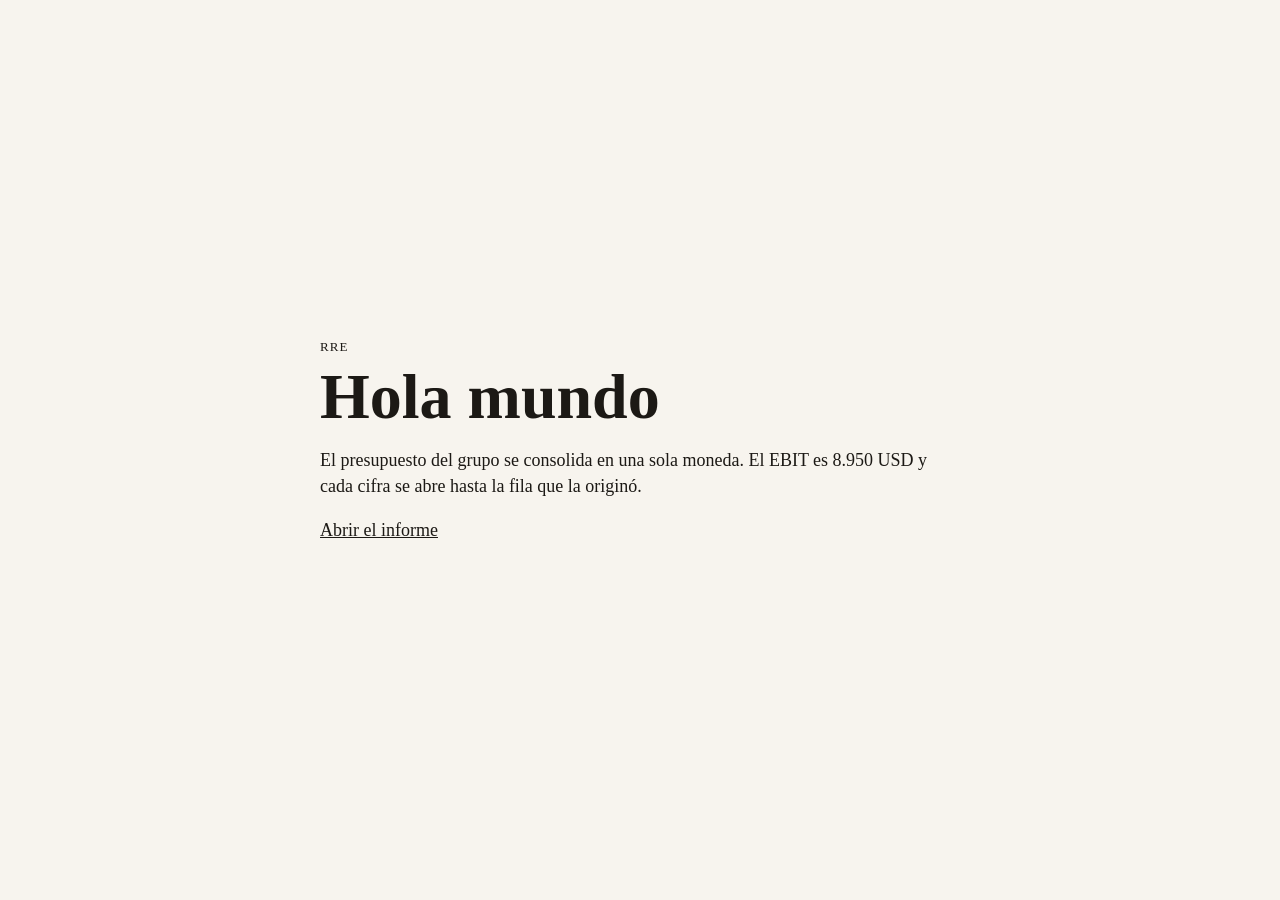
==== index.html @ 7cdd7616 "Agregar una landing de hola mundo para abrir el proyecto en el navegador. Co-authored-by: Cursor <cu" ====
<!DOCTYPE html>
<html lang="es">
<head>
<meta charset="utf-8">
<meta name="viewport" content="width=device-width, initial-scale=1">
<title>Hola mundo — RRE</title>
<style>
body { margin: 0; min-height: 100vh; display: grid; place-items: center; background: #f7f4ee; color: #1c1915; font: 18px/1.45 Georgia, serif; }
main { width: min(640px, calc(100% - 40px)); }
p.kicker { letter-spacing: 0.08em; text-transform: uppercase; font-size: 13px; margin: 0; }
h1 { font-size: 64px; line-height: 1; margin: 8px 0 16px; }
a { color: inherit; }
</style>
</head>
<body>
<main>
<p class="kicker">RRE</p>
<h1>Hola mundo</h1>
<p>El presupuesto del grupo se consolida en una sola moneda. El EBIT es 8.950 USD y cada cifra se abre hasta la fila que la originó.</p>
<p><a href="salida/informe.html">Abrir el informe</a></p>
</main>
</body>
</html>
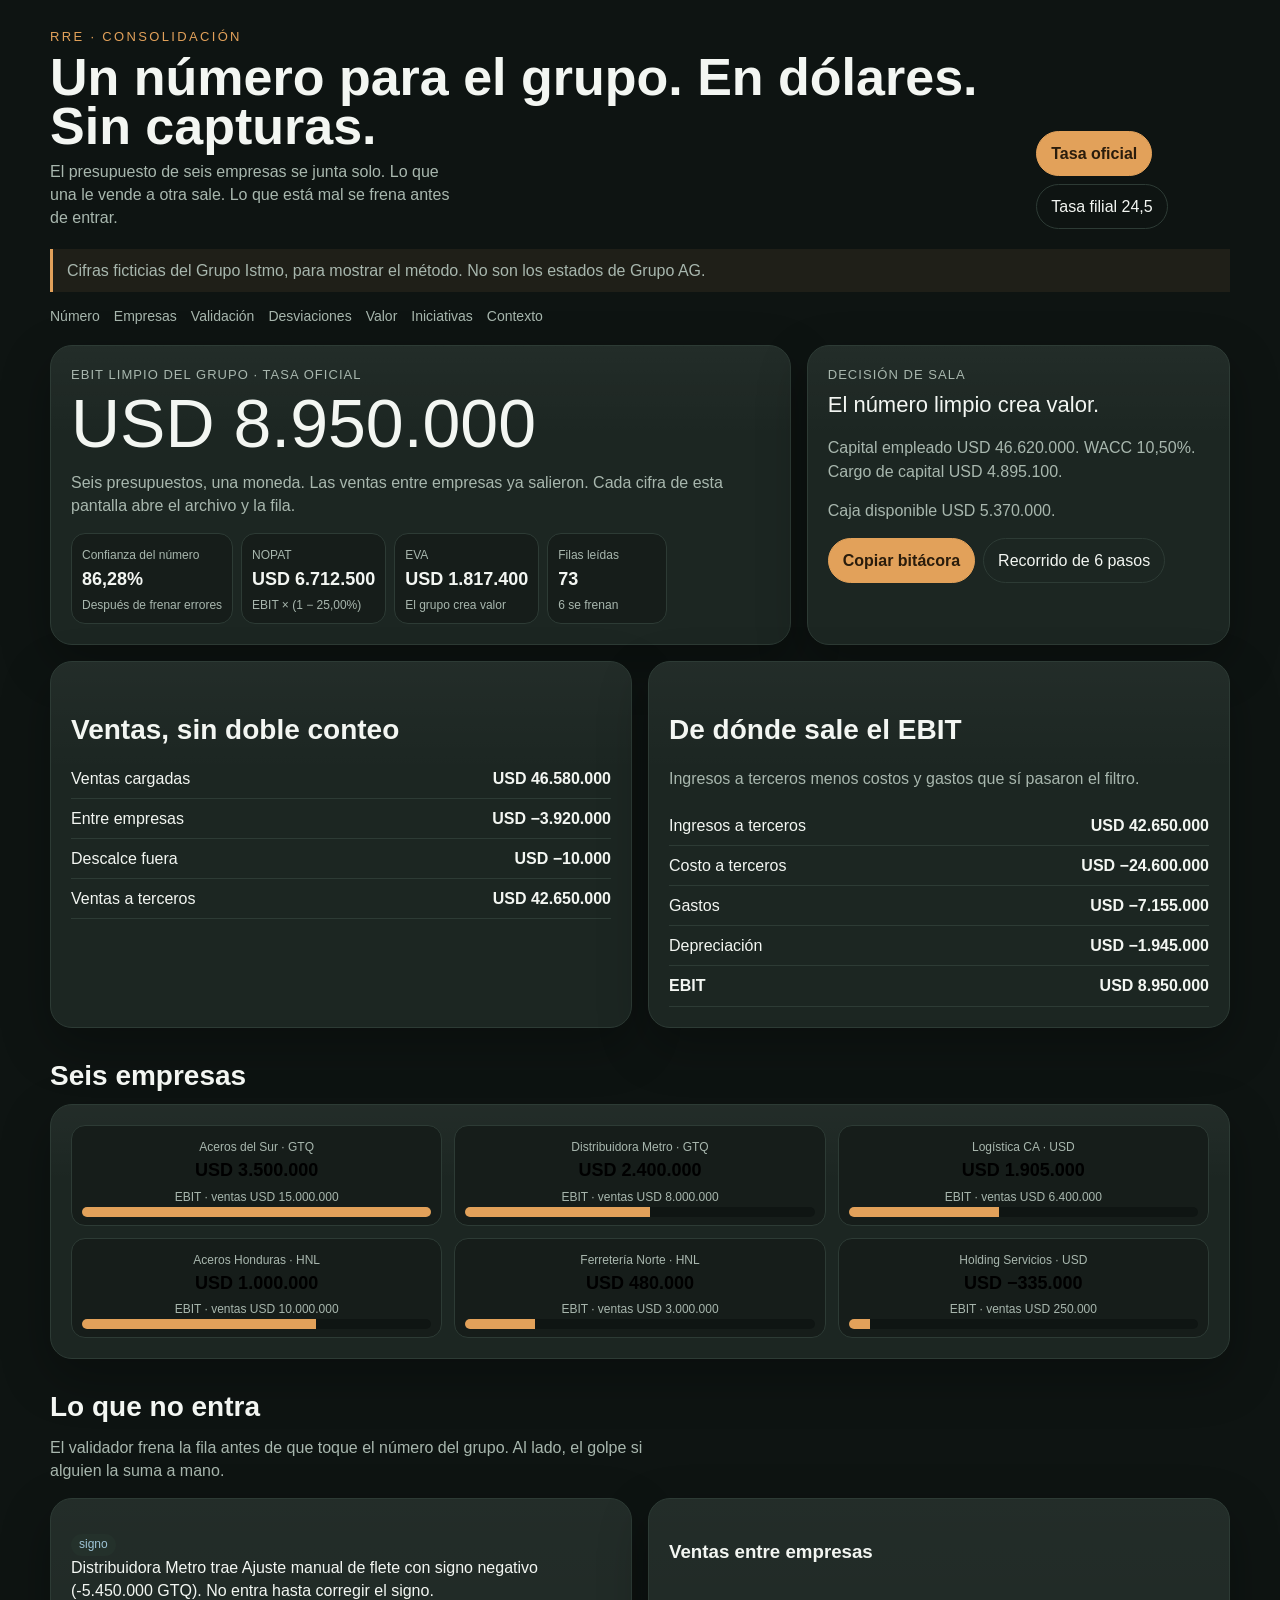
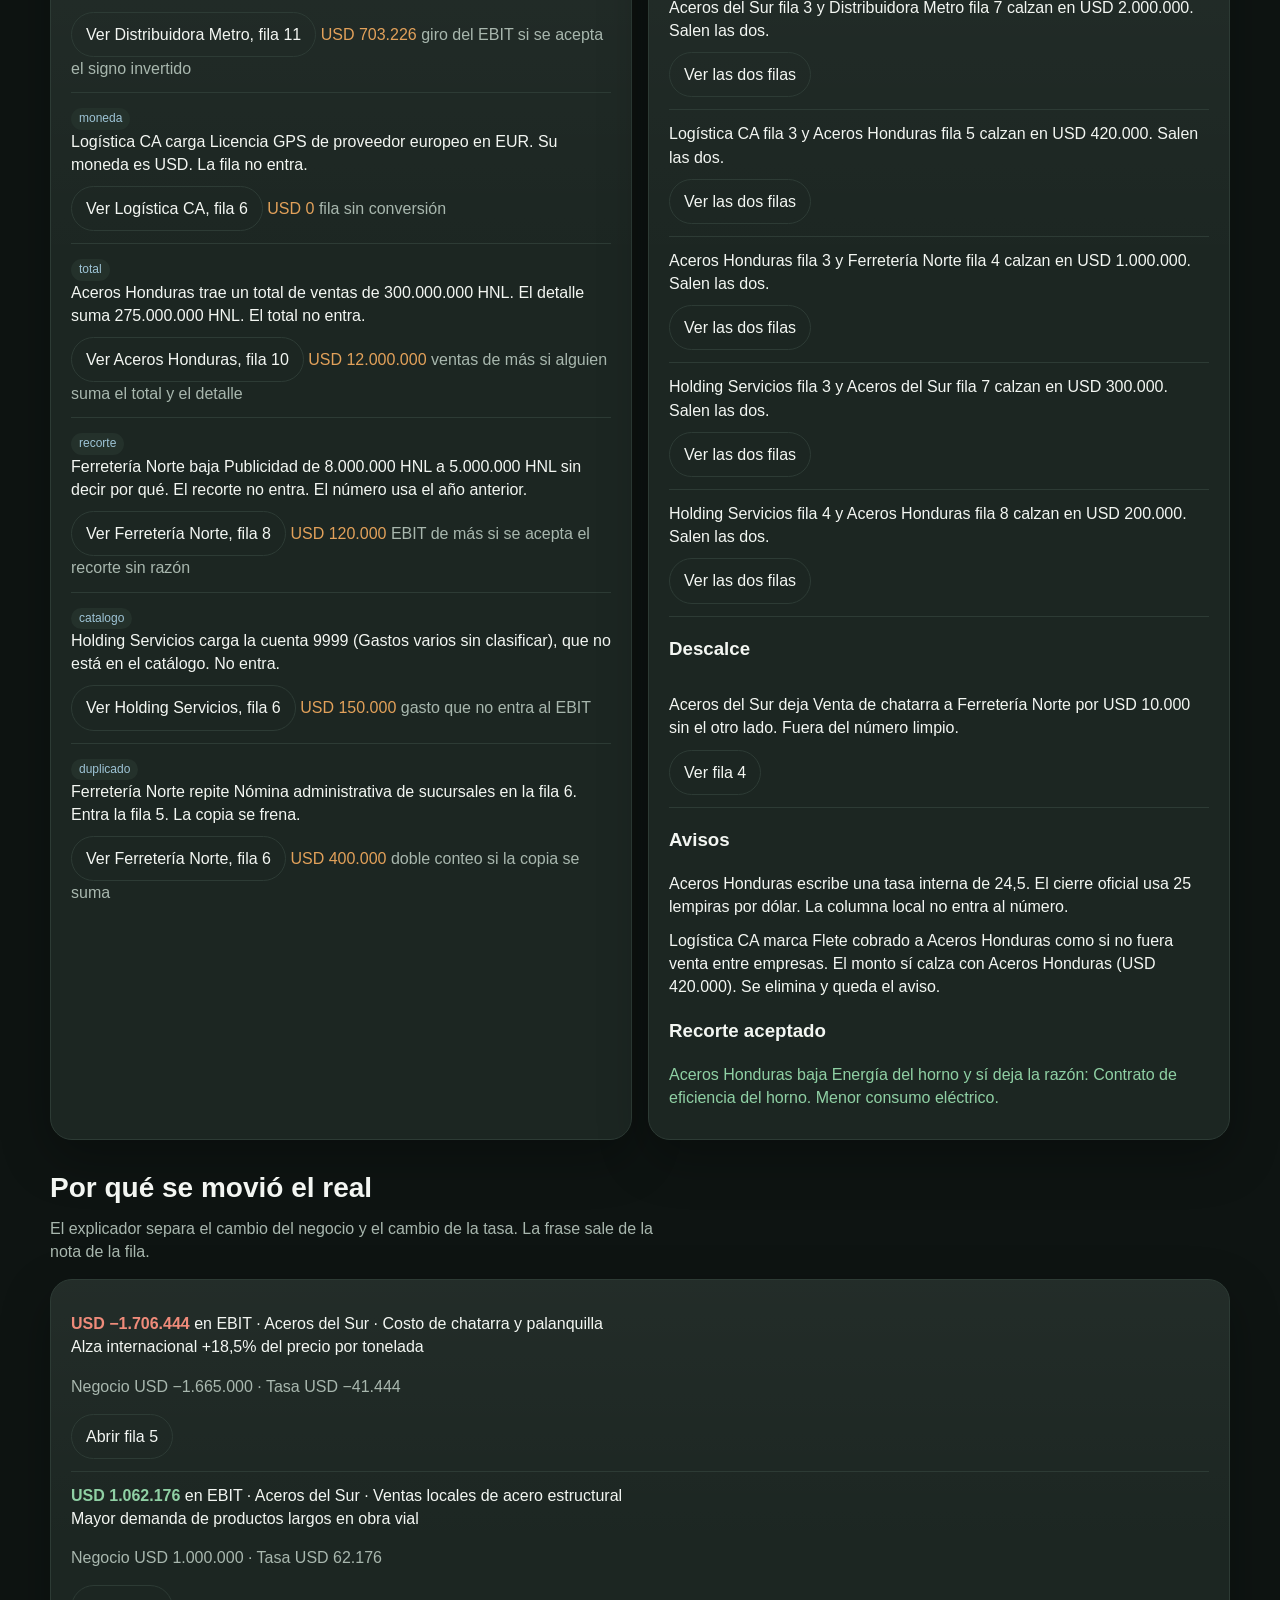
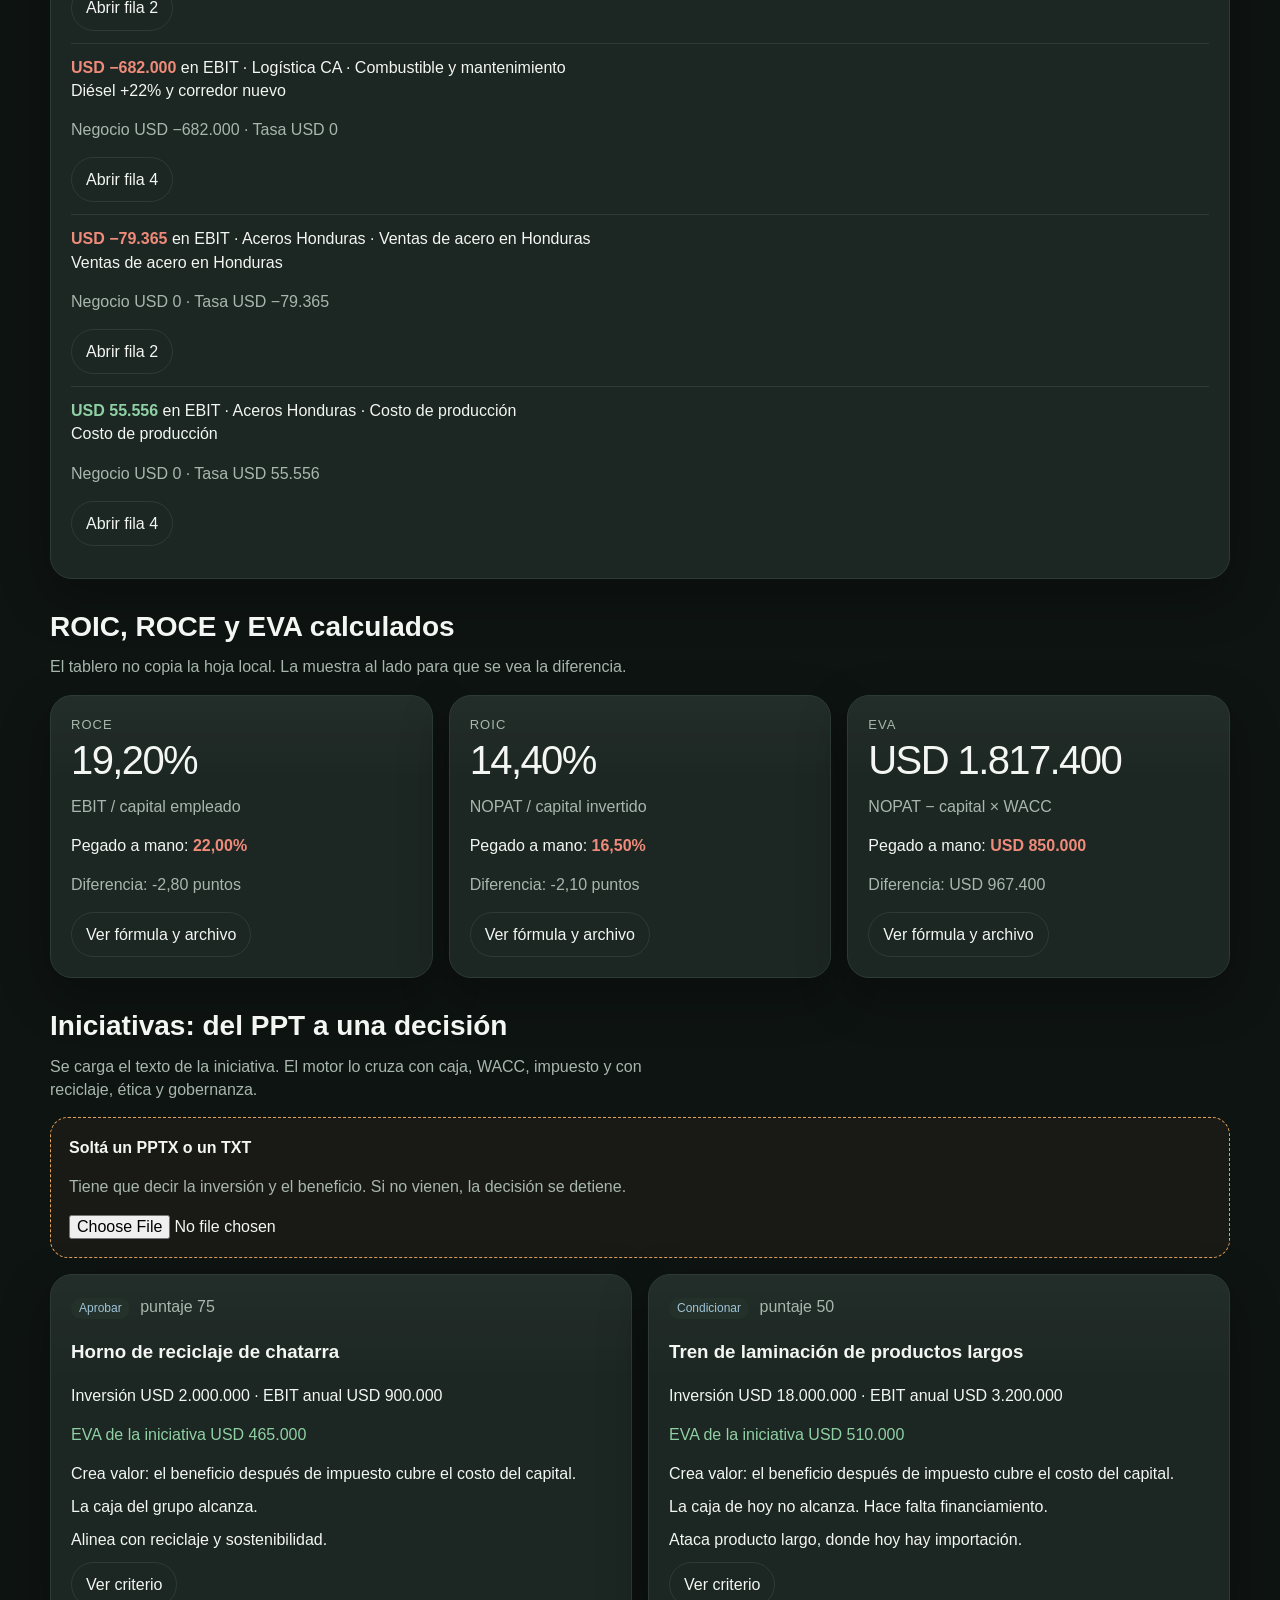
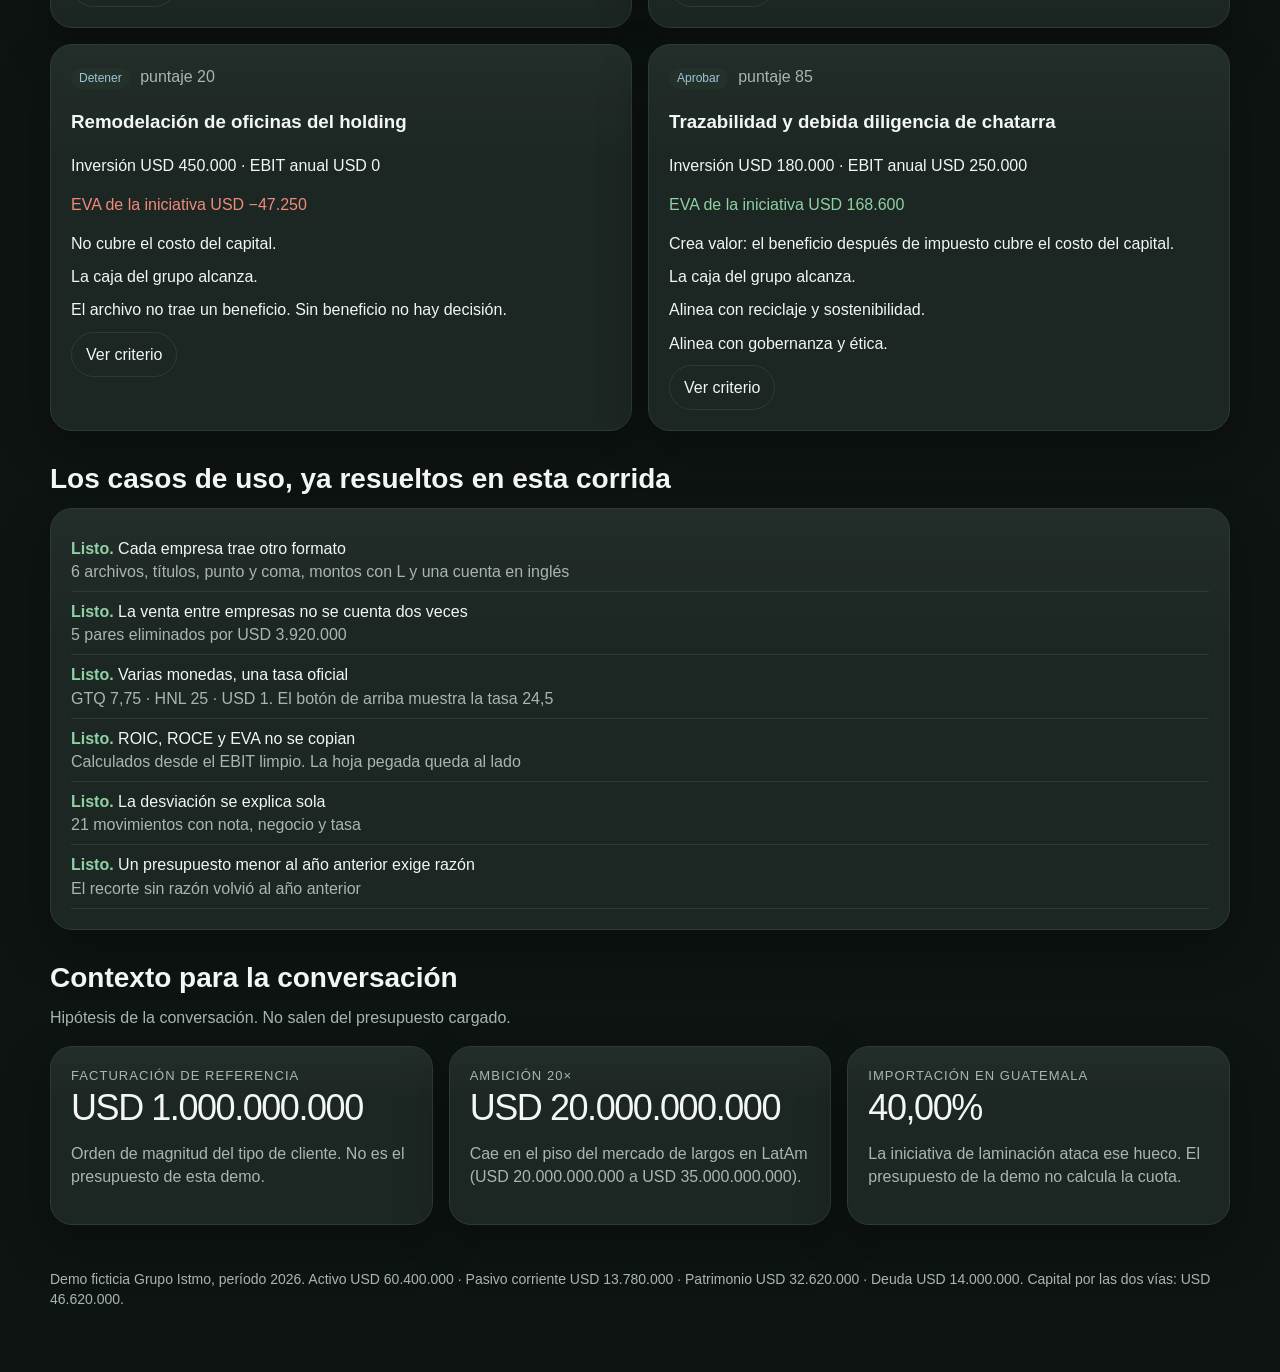
==== commit c0d5ca0d: "Publicar el demo de consolidacion para que el numero del grupo se vea en vivo. Co-authored-by: Curso" ====
--- a/index.html
+++ b/index.html
@@ -1,6 +1,7 @@
 <!DOCTYPE html>
 <html lang="es">
 <head>
+<<<<<<< HEAD
 <meta charset="utf-8">
 <meta name="viewport" content="width=device-width, initial-scale=1">
 <title>Hola mundo — RRE</title>
@@ -19,5 +20,14 @@
 <p>El presupuesto del grupo se consolida en una sola moneda. El EBIT es 8.950 USD y cada cifra se abre hasta la fila que la originó.</p>
 <p><a href="salida/informe.html">Abrir el informe</a></p>
 </main>
+=======
+  <meta charset="utf-8">
+  <meta http-equiv="refresh" content="0; url=/mvp/">
+  <title>RRE</title>
+  <script>location.replace("/mvp/");</script>
+</head>
+<body>
+  <p><a href="/mvp/">Abrir el demo</a></p>
+>>>>>>> 583c0ec (Publicar el demo de consolidacion para que el numero del grupo se vea en vivo.)
 </body>
 </html>
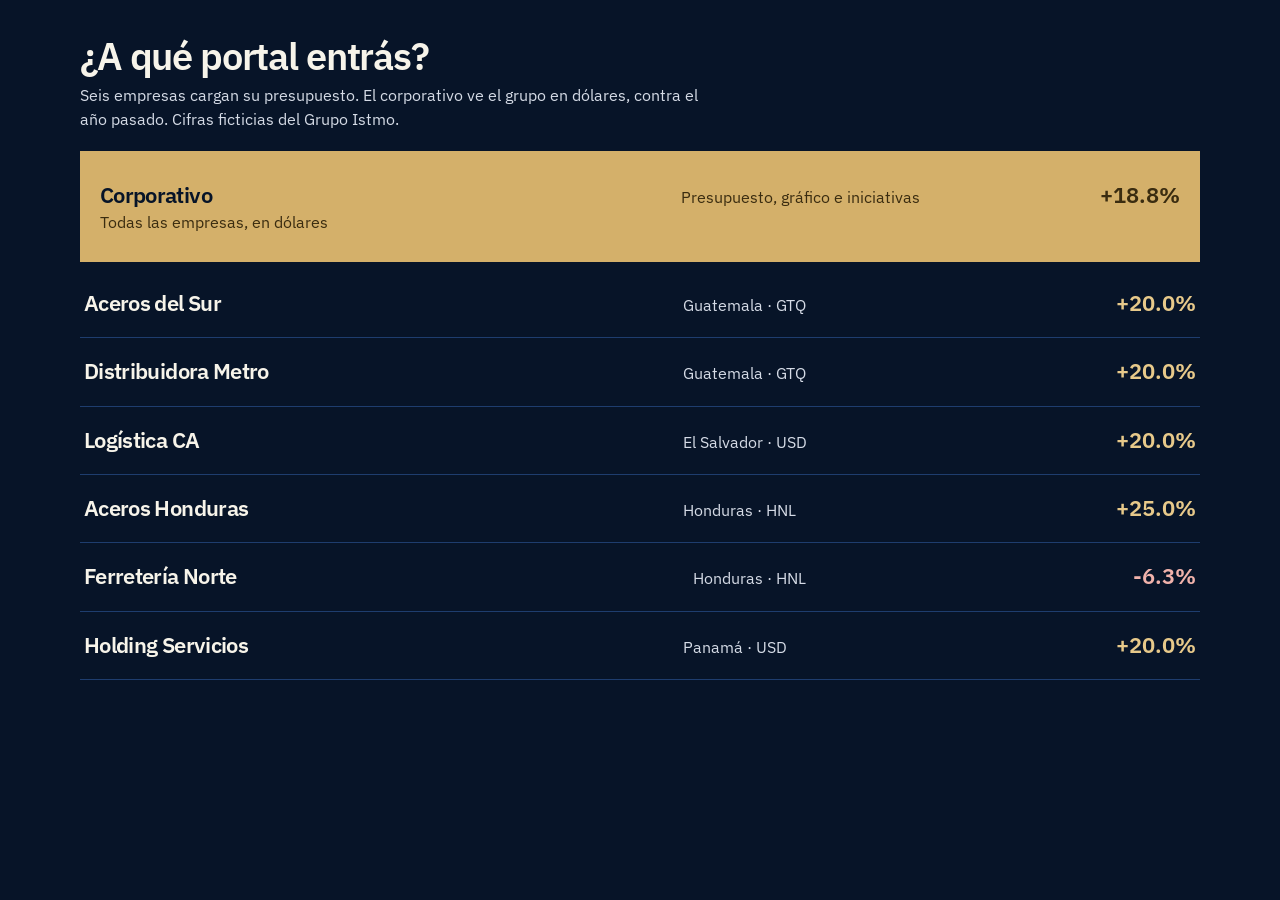
==== commit deacd09f: "Dejar los portales del grupo para que cada empresa cargue su presupuesto y el corporativo vea el num" ====
--- a/index.html
+++ b/index.html
@@ -1,33 +1,48 @@
 <!DOCTYPE html>
 <html lang="es">
 <head>
-<<<<<<< HEAD
-<meta charset="utf-8">
-<meta name="viewport" content="width=device-width, initial-scale=1">
-<title>Hola mundo — RRE</title>
-<style>
-body { margin: 0; min-height: 100vh; display: grid; place-items: center; background: #f7f4ee; color: #1c1915; font: 18px/1.45 Georgia, serif; }
-main { width: min(640px, calc(100% - 40px)); }
-p.kicker { letter-spacing: 0.08em; text-transform: uppercase; font-size: 13px; margin: 0; }
-h1 { font-size: 64px; line-height: 1; margin: 8px 0 16px; }
-a { color: inherit; }
-</style>
+  <meta charset="utf-8">
+  <meta name="viewport" content="width=device-width, initial-scale=1">
+  <title>RRE · Elegir portal</title>
+  <link rel="preconnect" href="https://fonts.googleapis.com">
+  <link rel="preconnect" href="https://fonts.gstatic.com" crossorigin>
+  <link href="https://fonts.googleapis.com/css2?family=IBM+Plex+Sans:wght@400;500;600&display=swap" rel="stylesheet">
+  <link rel="stylesheet" href="portales/app.css">
 </head>
 <body>
-<main>
-<p class="kicker">RRE</p>
-<h1>Hola mundo</h1>
-<p>El presupuesto del grupo se consolida en una sola moneda. El EBIT es 8.950 USD y cada cifra se abre hasta la fila que la originó.</p>
-<p><a href="salida/informe.html">Abrir el informe</a></p>
-</main>
-=======
-  <meta charset="utf-8">
-  <meta http-equiv="refresh" content="0; url=/mvp/">
-  <title>RRE</title>
-  <script>location.replace("/mvp/");</script>
-</head>
-<body>
-  <p><a href="/mvp/">Abrir el demo</a></p>
->>>>>>> 583c0ec (Publicar el demo de consolidacion para que el numero del grupo se vea en vivo.)
+  <main class="wrap">
+    <header class="top">
+      <div>
+        <h1>¿A qué portal entrás?</h1>
+        <p class="sub">Seis empresas cargan su presupuesto. El corporativo ve el grupo en dólares, contra el año pasado. Cifras ficticias del Grupo Istmo.</p>
+      </div>
+    </header>
+    <nav class="directory" id="directory"></nav>
+  </main>
+  <script src="portales/datos.js"></script>
+  <script>
+    const data = window.RRE_DATA;
+    const sum = (values) => values.reduce((total, value) => total + value, 0);
+    const pct = (value) => {
+      const shown = (value * 100).toLocaleString("es-GT", { minimumFractionDigits: 1, maximumFractionDigits: 1 });
+      return (value > 0 ? "+" : "") + shown + "%";
+    };
+    const usd = (amount, currency) => amount / data.fx[currency];
+    let priorUsd = 0;
+    let budgetUsd = 0;
+    data.companies.forEach((item) => {
+      priorUsd += usd(sum(data.sales[item.id].prior), item.currency);
+      budgetUsd += usd(sum(data.sales[item.id].budget), item.currency);
+    });
+    const groupChange = (budgetUsd - priorUsd) / priorUsd;
+    const rows = [`<a class="entry corp" href="portales/grupo.html"><span><strong>Corporativo</strong><div class="meta">Todas las empresas, en dólares</div></span><span class="meta">Presupuesto, gráfico e iniciativas</span><span class="delta ${groupChange < 0 ? "down" : "up"}">${pct(groupChange)}</span></a>`];
+    data.companies.forEach((item) => {
+      const prior = sum(data.sales[item.id].prior);
+      const budget = sum(data.sales[item.id].budget);
+      const change = (budget - prior) / prior;
+      rows.push(`<a class="entry" href="portales/empresa.html?empresa=${item.id}"><strong>${item.name}</strong><span class="meta">${item.country} · ${item.currency}</span><span class="delta ${change < 0 ? "down" : "up"}">${pct(change)}</span></a>`);
+    });
+    document.getElementById("directory").innerHTML = rows.join("");
+  </script>
 </body>
 </html>
--- a/portales/app.css
+++ b/portales/app.css
@@ -0,0 +1,177 @@
+:root {
+  --bg: #071428;
+  --surface: #0d2244;
+  --ink: #f7f4ea;
+  --muted: #d5dbe6;
+  --line: #1e3d6e;
+  --gold: #d4b06a;
+  --accent: #d4b06a;
+  --base: #d4b06a;
+  --prior: #f7f7f7;
+  --inc: #fff6df;
+  --up: #e7c98a;
+  --down: #f0b2ab;
+  --focus: #d4b06a;
+}
+
+* { box-sizing: border-box; }
+html { scroll-behavior: smooth; }
+body {
+  margin: 0;
+  color: var(--ink);
+  background: var(--bg);
+  font: 16px/1.45 "IBM Plex Sans", "Segoe UI", sans-serif;
+  font-variant-numeric: tabular-nums;
+}
+a { color: inherit; }
+button, input, select { font: inherit; color: inherit; }
+button { cursor: pointer; }
+:focus-visible { outline: 2px solid var(--focus); outline-offset: 3px; }
+.wrap { width: min(1120px, calc(100% - 40px)); margin: 0 auto; padding-bottom: 64px; }
+
+.top {
+  display: flex;
+  justify-content: space-between;
+  gap: 24px;
+  align-items: flex-end;
+  padding: 36px 0 20px;
+}
+h1, h2, h3 { text-wrap: balance; font-weight: 600; letter-spacing: -0.03em; }
+h1 { font-size: 2.4rem; line-height: 1.05; margin: 0; }
+h2 { font-size: 1.25rem; margin: 28px 0 10px; }
+h3 { font-size: 1.05rem; margin: 0 0 4px; }
+.sub { max-width: 62ch; color: var(--muted); margin: 8px 0 0; text-wrap: pretty; }
+.back { font-size: 0.95rem; text-decoration: underline; text-underline-offset: 3px; }
+
+.directory { display: flex; flex-direction: column; border-top: 1px solid var(--gold); }
+.entry {
+  display: grid;
+  grid-template-columns: 1.4fr 1fr auto;
+  gap: 16px;
+  align-items: baseline;
+  padding: 18px 4px;
+  border-bottom: 1px solid var(--line);
+  text-decoration: none;
+}
+.entry:hover { background: rgba(212, 176, 106, 0.08); }
+.entry strong { font-size: 1.35rem; font-weight: 600; letter-spacing: -0.03em; }
+.entry .meta { color: var(--muted); }
+.entry .delta { font-size: 1.35rem; font-weight: 600; }
+.entry.corp {
+  background: var(--gold);
+  color: #071428;
+  padding: 28px 20px;
+  margin-bottom: 8px;
+  border: 0;
+}
+.entry.corp .meta,
+.entry.corp .delta.up,
+.entry.corp .delta.down { color: #3a2c10; }
+.entry.corp:hover { background: #e3c27a; }
+
+.ledger {
+  display: grid;
+  grid-template-columns: repeat(auto-fit, minmax(180px, 1fr));
+  border-top: 1px solid var(--gold);
+  border-bottom: 1px solid var(--gold);
+  margin: 8px 0 28px;
+}
+.ledger div { padding: 14px 16px 16px 0; }
+.ledger dt { color: var(--muted); font-size: 0.92rem; }
+.ledger dd { margin: 4px 0 0; font-size: 1.7rem; letter-spacing: -0.03em; }
+.ledger small { font-size: 0.75rem; color: var(--muted); margin-left: 4px; }
+
+.sheet {
+  background: var(--surface);
+  border: 1px solid var(--line);
+  padding: 8px 8px 4px;
+}
+table { width: 100%; border-collapse: collapse; }
+th, td { text-align: right; padding: 8px 10px; border-bottom: 1px solid var(--line); }
+th:first-child, td:first-child { text-align: left; }
+th { color: var(--muted); font-weight: 500; font-size: 0.85rem; }
+.up { color: var(--up); }
+.down { color: var(--down); }
+.note { color: var(--muted); font-size: 0.92rem; }
+
+.chart-box { margin-top: 8px; }
+.legend { display: flex; gap: 18px; margin: 0 0 12px; color: var(--muted); flex-wrap: wrap; }
+.swatch { display: inline-block; width: 10px; height: 10px; margin-right: 6px; vertical-align: -1px; }
+.swatch.base { background: var(--base); }
+.swatch.inc { background: var(--inc); }
+.swatch.prior { background: var(--prior); }
+.chart {
+  display: grid;
+  grid-template-columns: repeat(12, 1fr);
+  gap: 8px;
+  align-items: end;
+  height: 280px;
+  border-bottom: 1px solid var(--gold);
+}
+.month { display: flex; flex-direction: column; align-items: center; height: 100%; justify-content: flex-end; }
+.pair { height: 230px; display: flex; align-items: flex-end; justify-content: center; gap: 4px; }
+.col { width: 14px; height: 100%; display: flex; align-items: flex-end; }
+.stack { flex-direction: column; justify-content: flex-end; }
+.bar { width: 14px; }
+.bar.base { background: var(--base); }
+.bar.inc { background: var(--inc); }
+.bar.prior { background: var(--prior); }
+.month .name { margin-top: 8px; font-size: 0.8rem; color: var(--muted); }
+.viz { display: grid; grid-template-columns: 1.7fr 0.8fr; gap: 28px; align-items: center; }
+.pie-wrap { display: flex; flex-direction: column; align-items: center; gap: 14px; }
+.pie { width: 210px; height: 210px; border-radius: 50%; }
+.pie-legend { list-style: none; margin: 0; padding: 0; width: 100%; }
+.pie-legend li { display: flex; justify-content: space-between; gap: 12px; padding: 4px 0; border-bottom: 1px solid var(--line); font-size: 0.92rem; }
+.pie-legend i { width: 10px; height: 10px; display: inline-block; margin-right: 8px; }
+.split { display: grid; grid-template-columns: 1.45fr 0.7fr; gap: 32px; align-items: start; }
+.actions { display: flex; flex-direction: column; gap: 12px; position: sticky; top: 16px; }
+.actions .solid { width: 100%; text-align: center; }
+form[hidden], .drawer[hidden] { display: none; }
+.drawer { border: 1px solid var(--line); padding: 14px; background: var(--surface); }
+.edit-item { display: grid; gap: 8px; margin-top: 16px; padding-top: 12px; border-top: 1px solid var(--line); }
+
+.uploads { display: grid; grid-template-columns: 1fr 1fr; gap: 28px; margin-top: 28px; }
+form { display: grid; gap: 10px; align-content: start; }
+input[type="text"], input:not([type="file"]), select {
+  background: var(--surface);
+  border: 1px solid var(--line);
+  border-radius: 0;
+  padding: 10px 12px;
+}
+input[type="file"] { font-size: 0.92rem; }
+button.solid, a.solid {
+  justify-self: start;
+  background: var(--gold);
+  color: #071428;
+  border: 0;
+  padding: 10px 16px;
+  text-decoration: none;
+  text-align: center;
+}
+button.solid:hover, a.solid:hover { background: #e3c27a; }
+button.ghost {
+  background: transparent;
+  border: 0;
+  color: var(--muted);
+  text-decoration: underline;
+  text-underline-offset: 3px;
+  padding: 8px 0;
+}
+.tools { display: flex; justify-content: space-between; align-items: center; gap: 16px; margin-top: 18px; }
+select#filtro { min-width: 220px; }
+
+.init-list { display: grid; gap: 0; border-top: 1px solid var(--line); }
+.init-list article { display: grid; grid-template-columns: 1.4fr 1fr auto; gap: 12px; align-items: baseline; padding: 14px 0; border-bottom: 1px solid var(--line); }
+.init-list p { margin: 0; color: var(--muted); }
+
+@media (max-width: 800px) {
+  .entry, .ledger, .uploads, .init-list article, .viz, .split { grid-template-columns: 1fr; }
+  .ledger dd { font-size: 1.4rem; }
+  h1 { font-size: 2rem; }
+  .chart, .pair { height: 200px; }
+  .actions { position: static; }
+}
+@media (prefers-reduced-motion: reduce) {
+  html { scroll-behavior: auto; }
+  .entry { transition: none; }
+}
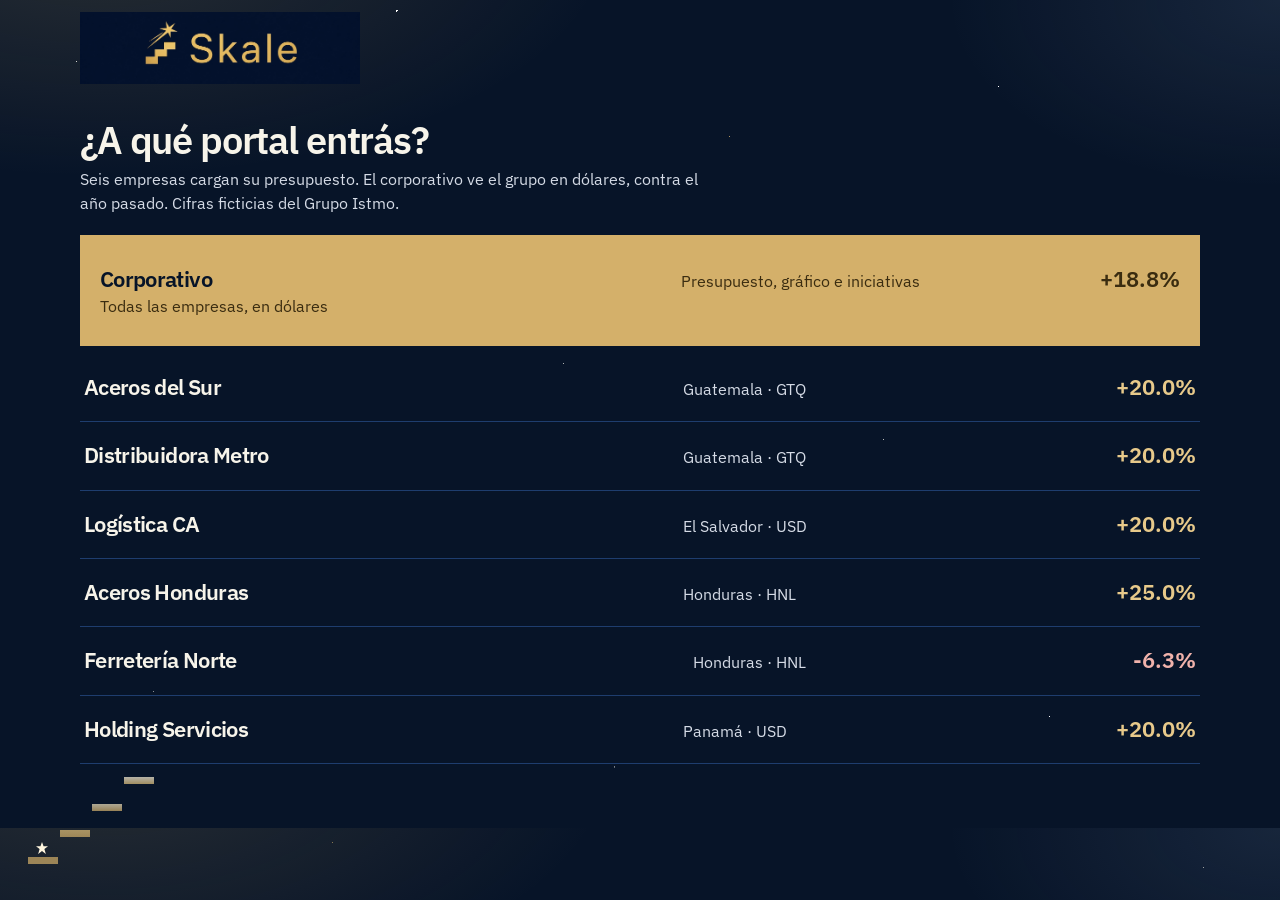
==== commit 10de4cb5: "Dejar quince clientes por empresa y la marca Skale para que el portal muestre el detalle sin pisar l" ====
--- a/index.html
+++ b/index.html
@@ -8,8 +8,11 @@
   <link rel="preconnect" href="https://fonts.gstatic.com" crossorigin>
   <link href="https://fonts.googleapis.com/css2?family=IBM+Plex+Sans:wght@400;500;600&display=swap" rel="stylesheet">
   <link rel="stylesheet" href="portales/app.css">
+  <link rel="icon" href="portales/brand/skale-mark.jpg" type="image/jpeg">
 </head>
 <body>
+  <div class="sky" aria-hidden="true"><span class="dust"></span><span class="shot"></span><span class="stair"></span><span class="climber"></span></div>
+  <header class="brandbar"><img src="portales/brand/skale-logo.jpg" alt="Skale"></header>
   <main class="wrap">
     <header class="top">
       <div>
--- a/portales/app.css
+++ b/portales/app.css
@@ -19,9 +19,66 @@
 body {
   margin: 0;
   color: var(--ink);
-  background: var(--bg);
+  background:
+    radial-gradient(880px 420px at 8% -8%, rgba(212, 176, 106, 0.16), transparent 58%),
+    radial-gradient(640px 360px at 100% 0%, rgba(142, 164, 200, 0.12), transparent 52%),
+    var(--bg);
   font: 16px/1.45 "IBM Plex Sans", "Segoe UI", sans-serif;
   font-variant-numeric: tabular-nums;
+}
+.sky { position: fixed; inset: 0; z-index: 0; pointer-events: none; overflow: hidden; }
+.brandbar, .wrap { position: relative; z-index: 1; }
+.dust, .shot, .stair, .climber { position: absolute; }
+.dust {
+  inset: -10% 0 auto;
+  height: 140%;
+  background-image:
+    radial-gradient(1.4px 1.4px at 6% 12%, rgba(247, 244, 234, 0.85) 50%, transparent 52%),
+    radial-gradient(1px 1px at 18% 28%, rgba(212, 176, 106, 0.9) 50%, transparent 52%),
+    radial-gradient(1.6px 1.6px at 31% 8%, #fff 50%, transparent 52%),
+    radial-gradient(1px 1px at 44% 36%, rgba(247, 244, 234, 0.7) 50%, transparent 52%),
+    radial-gradient(1.2px 1.2px at 57% 18%, rgba(212, 176, 106, 0.8) 50%, transparent 52%),
+    radial-gradient(1px 1px at 69% 42%, rgba(247, 244, 234, 0.75) 50%, transparent 52%),
+    radial-gradient(1.5px 1.5px at 78% 14%, #fff 50%, transparent 52%),
+    radial-gradient(1px 1px at 88% 30%, rgba(212, 176, 106, 0.85) 50%, transparent 52%),
+    radial-gradient(1.2px 1.2px at 12% 62%, rgba(247, 244, 234, 0.55) 50%, transparent 52%),
+    radial-gradient(1px 1px at 26% 74%, rgba(212, 176, 106, 0.6) 50%, transparent 52%),
+    radial-gradient(1.4px 1.4px at 48% 68%, rgba(247, 244, 234, 0.5) 50%, transparent 52%),
+    radial-gradient(1px 1px at 63% 80%, rgba(212, 176, 106, 0.55) 50%, transparent 52%),
+    radial-gradient(1.2px 1.2px at 82% 64%, #fff 50%, transparent 52%),
+    radial-gradient(1px 1px at 94% 76%, rgba(247, 244, 234, 0.6) 50%, transparent 52%);
+  animation: drift 36s linear infinite;
+}
+.shot {
+  top: 16%;
+  left: -18%;
+  width: 120px;
+  height: 2px;
+  background: linear-gradient(90deg, transparent, #fff6df 35%, #d4b06a);
+  filter: drop-shadow(0 0 8px #d4b06a);
+  animation: shoot 8.5s ease-in infinite;
+}
+.stair {
+  left: 28px;
+  bottom: 36px;
+  width: 132px;
+  height: 96px;
+  opacity: 0.7;
+  background:
+    linear-gradient(#d4b06a, #d4b06a) 0 100% / 30px 7px no-repeat,
+    linear-gradient(#e3c27a, #d4b06a) 32px 70% / 30px 7px no-repeat,
+    linear-gradient(#f4e7c3, #d4b06a) 64px 40% / 30px 7px no-repeat,
+    linear-gradient(#fff6df, #e3c27a) 96px 10% / 30px 7px no-repeat;
+}
+.climber {
+  left: 36px;
+  bottom: 46px;
+  width: 12px;
+  height: 12px;
+  background: #fff6df;
+  clip-path: polygon(50% 0, 63% 36%, 100% 36%, 70% 58%, 82% 100%, 50% 74%, 18% 100%, 30% 58%, 0 36%, 37% 36%);
+  filter: drop-shadow(0 0 8px #d4b06a);
+  animation: climb 5.2s cubic-bezier(.4, 0, .2, 1) infinite;
 }
 a { color: inherit; }
 button, input, select { font: inherit; color: inherit; }
@@ -53,7 +110,14 @@
   border-bottom: 1px solid var(--line);
   text-decoration: none;
 }
-.entry:hover { background: rgba(212, 176, 106, 0.08); }
+.entry { animation: arrive 0.55s ease both; }
+.entry:nth-child(2) { animation-delay: 0.06s; }
+.entry:nth-child(3) { animation-delay: 0.12s; }
+.entry:nth-child(4) { animation-delay: 0.18s; }
+.entry:nth-child(5) { animation-delay: 0.24s; }
+.entry:nth-child(6) { animation-delay: 0.3s; }
+.entry:nth-child(7) { animation-delay: 0.36s; }
+.entry:hover { background: rgba(212, 176, 106, 0.12); transform: translateX(6px); }
 .entry strong { font-size: 1.35rem; font-weight: 600; letter-spacing: -0.03em; }
 .entry .meta { color: var(--muted); }
 .entry .delta { font-size: 1.35rem; font-weight: 600; }
@@ -76,7 +140,8 @@
   border-bottom: 1px solid var(--gold);
   margin: 8px 0 28px;
 }
-.ledger div { padding: 14px 16px 16px 0; }
+.ledger div { padding: 14px 16px 16px 0; transition: background 0.25s ease; }
+.ledger div:hover { background: linear-gradient(90deg, rgba(212, 176, 106, 0.16), transparent 80%); }
 .ledger dt { color: var(--muted); font-size: 0.92rem; }
 .ledger dd { margin: 4px 0 0; font-size: 1.7rem; letter-spacing: -0.03em; }
 .ledger small { font-size: 0.75rem; color: var(--muted); margin-left: 4px; }
@@ -85,7 +150,15 @@
   background: var(--surface);
   border: 1px solid var(--line);
   padding: 8px 8px 4px;
-}
+  overflow-x: auto;
+}
+.explain { max-height: 320px; overflow: auto; }
+.brandbar { display: flex; align-items: center; width: min(1120px, calc(100% - 40px)); margin: 0 auto; padding-top: 12px; }
+.brandbar img { height: 72px; width: 280px; object-fit: cover; object-position: center; }
+.finding { margin: 4px 0; }
+.finding.error { color: var(--down); }
+.trace { border: 1px solid var(--gold); padding: 14px; margin-top: 16px; background: var(--surface); }
+.tools { flex-wrap: wrap; }
 table { width: 100%; border-collapse: collapse; }
 th, td { text-align: right; padding: 8px 10px; border-bottom: 1px solid var(--line); }
 th:first-child, td:first-child { text-align: left; }
@@ -112,14 +185,24 @@
 .pair { height: 230px; display: flex; align-items: flex-end; justify-content: center; gap: 4px; }
 .col { width: 14px; height: 100%; display: flex; align-items: flex-end; }
 .stack { flex-direction: column; justify-content: flex-end; }
-.bar { width: 14px; }
+.bar { width: 14px; transform-origin: bottom center; animation: grow 0.7s cubic-bezier(.16, .84, .32, 1) both; animation-delay: calc(var(--i, 0) * 45ms); }
+.bar:hover { filter: brightness(1.25); }
 .bar.base { background: var(--base); }
 .bar.inc { background: var(--inc); }
 .bar.prior { background: var(--prior); }
 .month .name { margin-top: 8px; font-size: 0.8rem; color: var(--muted); }
 .viz { display: grid; grid-template-columns: 1.7fr 0.8fr; gap: 28px; align-items: center; }
 .pie-wrap { display: flex; flex-direction: column; align-items: center; gap: 14px; }
-.pie { width: 210px; height: 210px; border-radius: 50%; }
+@property --turn { syntax: "<angle>"; inherits: false; initial-value: 360deg; }
+.pie {
+  width: 210px;
+  height: 210px;
+  border-radius: 50%;
+  box-shadow: 0 0 0 1px rgba(212, 176, 106, 0.45), 0 0 28px rgba(212, 176, 106, 0.2);
+  -webkit-mask: conic-gradient(#000 var(--turn), transparent 0);
+  mask: conic-gradient(#000 var(--turn), transparent 0);
+  animation: sweep 1.15s ease-out both;
+}
 .pie-legend { list-style: none; margin: 0; padding: 0; width: 100%; }
 .pie-legend li { display: flex; justify-content: space-between; gap: 12px; padding: 4px 0; border-bottom: 1px solid var(--line); font-size: 0.92rem; }
 .pie-legend i { width: 10px; height: 10px; display: inline-block; margin-right: 8px; }
@@ -127,7 +210,8 @@
 .actions { display: flex; flex-direction: column; gap: 12px; position: sticky; top: 16px; }
 .actions .solid { width: 100%; text-align: center; }
 form[hidden], .drawer[hidden] { display: none; }
-.drawer { border: 1px solid var(--line); padding: 14px; background: var(--surface); }
+.drawer, .preview { border: 1px solid var(--gold); padding: 14px; background: var(--surface); }
+.row-actions { display: flex; gap: 12px; align-items: center; }
 .edit-item { display: grid; gap: 8px; margin-top: 16px; padding-top: 12px; border-top: 1px solid var(--line); }
 
 .uploads { display: grid; grid-template-columns: 1fr 1fr; gap: 28px; margin-top: 28px; }
@@ -140,6 +224,8 @@
 }
 input[type="file"] { font-size: 0.92rem; }
 button.solid, a.solid {
+  position: relative;
+  overflow: hidden;
   justify-self: start;
   background: var(--gold);
   color: #071428;
@@ -147,8 +233,17 @@
   padding: 10px 16px;
   text-decoration: none;
   text-align: center;
-}
-button.solid:hover, a.solid:hover { background: #e3c27a; }
+  transition: background 0.2s ease, transform 0.2s ease;
+}
+button.solid::after, a.solid::after {
+  content: "";
+  position: absolute;
+  inset: 0;
+  background: linear-gradient(110deg, transparent 30%, rgba(255, 255, 255, 0.55), transparent 70%);
+  transform: translateX(-130%);
+}
+button.solid:hover, a.solid:hover { background: #e3c27a; transform: translateY(-1px); }
+button.solid:hover::after, a.solid:hover::after { animation: sheen 0.55s ease; }
 button.ghost {
   background: transparent;
   border: 0;
@@ -157,7 +252,31 @@
   text-underline-offset: 3px;
   padding: 8px 0;
 }
-.tools { display: flex; justify-content: space-between; align-items: center; gap: 16px; margin-top: 18px; }
+.tools { display: flex; justify-content: flex-end; align-items: center; gap: 12px; margin: 0; flex-wrap: wrap; }
+body[data-page="grupo"] .wrap { padding-bottom: 72px; }
+body[data-page="grupo"] .board-top { padding: 12px 0 8px; align-items: center; }
+body[data-page="grupo"] h1 { font-size: 1.45rem; }
+body[data-page="grupo"] .board-ledger { margin: 0 0 10px; grid-template-columns: repeat(8, minmax(0, 1fr)); }
+body[data-page="grupo"] .board-ledger div { padding: 6px 8px 8px 0; }
+body[data-page="grupo"] .board-ledger dd { font-size: 1.05rem; }
+body[data-page="grupo"] .board-ledger dt { font-size: 0.75rem; }
+body[data-page="grupo"] h2 { margin: 12px 0 6px; font-size: 1rem; }
+body[data-page="grupo"] .chart { height: 168px; }
+body[data-page="grupo"] .pair { height: 132px; }
+body[data-page="grupo"] .pie { width: 132px; height: 132px; }
+body[data-page="grupo"] .viz { gap: 16px; align-items: center; }
+body[data-page="grupo"] .pie-legend li { font-size: 0.78rem; padding: 2px 0; }
+.dock { position: fixed; right: 16px; bottom: 16px; z-index: 5; width: min(380px, calc(100% - 32px)); display: flex; flex-direction: column; align-items: flex-end; gap: 8px; }
+.dock-panel { width: 100%; max-height: min(420px, 58vh); overflow: auto; background: #0d2244; border: 1px solid var(--gold); padding: 12px 14px; box-shadow: 0 16px 40px rgba(0, 0, 0, 0.35); animation: lift 0.28s ease; }
+.fold { margin-top: 10px; border-top: 1px solid var(--line); }
+.fold summary { cursor: pointer; color: var(--gold); padding: 10px 0; }
+.fold summary:hover { color: #e3c27a; }
+tbody tr { transition: background 0.15s ease; }
+tbody tr:hover { background: rgba(212, 176, 106, 0.08); }
+.trace { animation: lift 0.3s ease; box-shadow: 0 0 24px rgba(212, 176, 106, 0.16); }
+.dock-panel[hidden] { display: none; }
+.dock .init-list article { grid-template-columns: 1fr; gap: 6px; }
+.dock h2 { margin: 0 0 8px; }
 select#filtro { min-width: 220px; }
 
 .init-list { display: grid; gap: 0; border-top: 1px solid var(--line); }
@@ -165,13 +284,37 @@
 .init-list p { margin: 0; color: var(--muted); }
 
 @media (max-width: 800px) {
-  .entry, .ledger, .uploads, .init-list article, .viz, .split { grid-template-columns: 1fr; }
+  .entry, .ledger, .uploads, .init-list article, .viz, .split, body[data-page="grupo"] .board-ledger { grid-template-columns: 1fr 1fr; }
   .ledger dd { font-size: 1.4rem; }
   h1 { font-size: 2rem; }
   .chart, .pair { height: 200px; }
   .actions { position: static; }
 }
+@keyframes drift { to { transform: translateY(-8%); } }
+@keyframes shoot {
+  0% { transform: translate(0, 0) rotate(-16deg); opacity: 0; }
+  6% { opacity: 1; }
+  24% { transform: translate(78vw, 34vh) rotate(-16deg); opacity: 0; }
+  100% { opacity: 0; }
+}
+@keyframes climb {
+  0% { transform: translate(0, 0); opacity: 0.15; }
+  12% { opacity: 1; }
+  28% { transform: translate(32px, -26px); }
+  52% { transform: translate(64px, -54px); }
+  76% { transform: translate(96px, -82px); }
+  92% { transform: translate(118px, -108px); opacity: 0; }
+  100% { opacity: 0; }
+}
+@keyframes grow { from { transform: scaleY(0); } }
+@keyframes sweep { from { --turn: 0deg; } to { --turn: 360deg; } }
+@keyframes arrive { from { opacity: 0; transform: translateY(10px); } }
+@keyframes sheen { to { transform: translateX(130%); } }
+@keyframes lift { from { opacity: 0; transform: translateY(10px); } }
+
 @media (prefers-reduced-motion: reduce) {
   html { scroll-behavior: auto; }
-  .entry { transition: none; }
-}
+  .entry, .bar, .pie, .dust, .shot, .climber, .dock-panel, .trace { animation: none; }
+  .entry:hover, button.solid:hover, a.solid:hover { transform: none; }
+  .pie { --turn: 360deg; }
+}
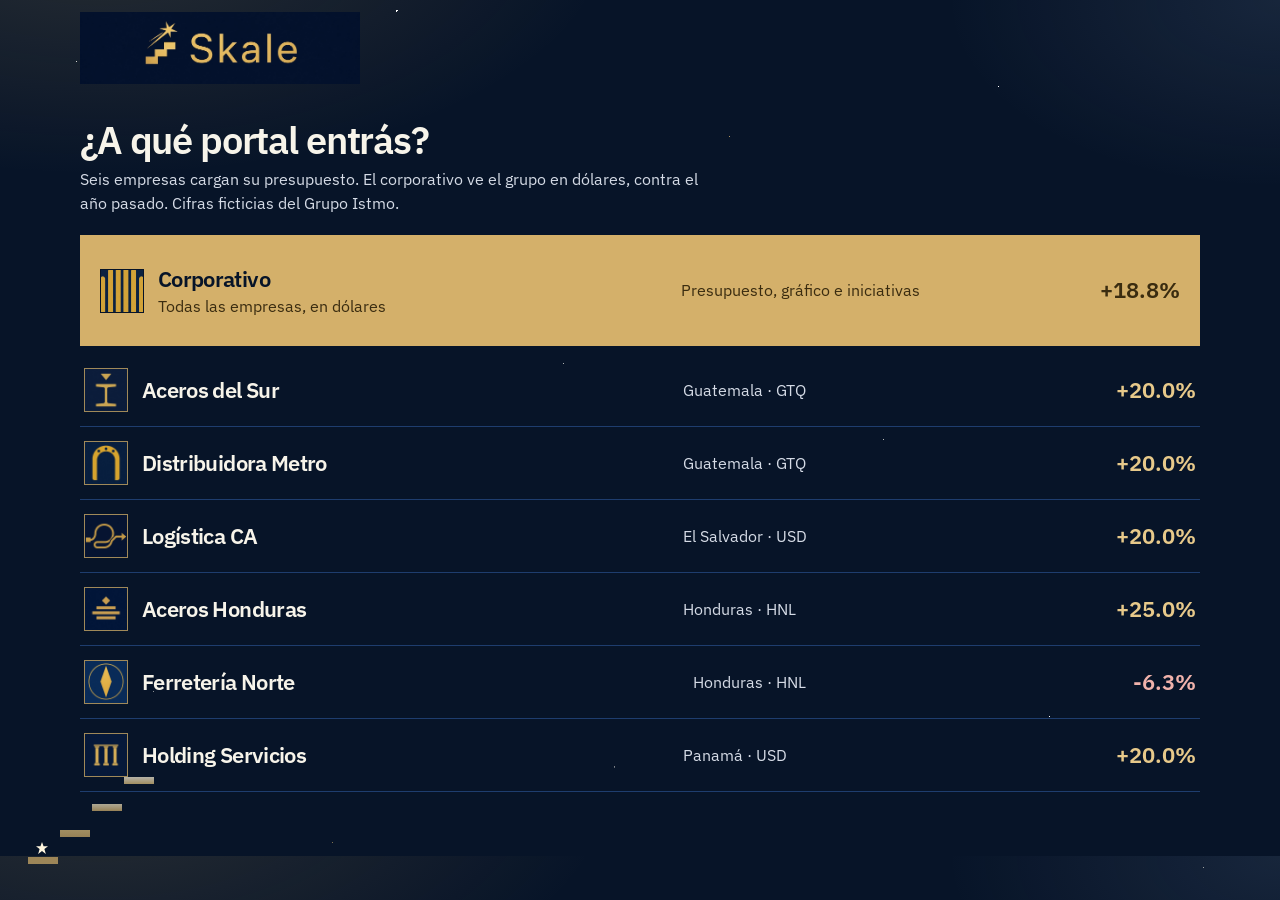
==== commit 771afffd: "Dejar el visto bueno de cada iniciativa y los logos de las empresas para que el director decida y la" ====
--- a/index.html
+++ b/index.html
@@ -38,12 +38,20 @@
       budgetUsd += usd(sum(data.sales[item.id].budget), item.currency);
     });
     const groupChange = (budgetUsd - priorUsd) / priorUsd;
-    const rows = [`<a class="entry corp" href="portales/grupo.html"><span><strong>Corporativo</strong><div class="meta">Todas las empresas, en dólares</div></span><span class="meta">Presupuesto, gráfico e iniciativas</span><span class="delta ${groupChange < 0 ? "down" : "up"}">${pct(groupChange)}</span></a>`];
+    const marks = {
+      EMP01: "portales/brand/logo-aceros-sur.jpg",
+      EMP02: "portales/brand/logo-metro.jpg",
+      EMP03: "portales/brand/logo-logistica.jpg",
+      EMP04: "portales/brand/logo-aceros-hn.jpg",
+      EMP05: "portales/brand/logo-ferreteria.jpg",
+      EMP06: "portales/brand/logo-holding.jpg"
+    };
+    const rows = [`<a class="entry corp" href="portales/grupo.html"><span class="identity"><span class="markbox"><img class="mark" src="portales/brand/logo-istmo.jpg?v=2" alt=""></span><span><strong>Corporativo</strong><div class="meta">Todas las empresas, en dólares</div></span></span><span class="meta">Presupuesto, gráfico e iniciativas</span><span class="delta ${groupChange < 0 ? "down" : "up"}">${pct(groupChange)}</span></a>`];
     data.companies.forEach((item) => {
       const prior = sum(data.sales[item.id].prior);
       const budget = sum(data.sales[item.id].budget);
       const change = (budget - prior) / prior;
-      rows.push(`<a class="entry" href="portales/empresa.html?empresa=${item.id}"><strong>${item.name}</strong><span class="meta">${item.country} · ${item.currency}</span><span class="delta ${change < 0 ? "down" : "up"}">${pct(change)}</span></a>`);
+      rows.push(`<a class="entry" href="portales/empresa.html?empresa=${item.id}"><span class="identity"><span class="markbox"><img class="mark" src="${marks[item.id]}" alt=""></span><strong>${item.name}</strong></span><span class="meta">${item.country} · ${item.currency}</span><span class="delta ${change < 0 ? "down" : "up"}">${pct(change)}</span></a>`);
     });
     document.getElementById("directory").innerHTML = rows.join("");
   </script>
--- a/portales/app.css
+++ b/portales/app.css
@@ -105,8 +105,8 @@
   display: grid;
   grid-template-columns: 1.4fr 1fr auto;
   gap: 16px;
-  align-items: baseline;
-  padding: 18px 4px;
+  align-items: center;
+  padding: 14px 4px;
   border-bottom: 1px solid var(--line);
   text-decoration: none;
 }
@@ -118,6 +118,11 @@
 .entry:nth-child(6) { animation-delay: 0.3s; }
 .entry:nth-child(7) { animation-delay: 0.36s; }
 .entry:hover { background: rgba(212, 176, 106, 0.12); transform: translateX(6px); }
+.identity { display: flex; align-items: center; gap: 14px; }
+.markbox { width: 44px; height: 44px; overflow: hidden; flex: none; border: 1px solid rgba(212, 176, 106, 0.75); }
+.mark { width: 100%; height: 100%; object-fit: cover; transform: scale(1.45); }
+.entry.corp .markbox { border-color: #071428; }
+.entry.corp .mark { transform: scale(2.15); }
 .entry strong { font-size: 1.35rem; font-weight: 600; letter-spacing: -0.03em; }
 .entry .meta { color: var(--muted); }
 .entry .delta { font-size: 1.35rem; font-weight: 600; }
@@ -178,10 +183,30 @@
   grid-template-columns: repeat(12, 1fr);
   gap: 8px;
   align-items: end;
-  height: 280px;
+  height: 300px;
   border-bottom: 1px solid var(--gold);
-}
-.month { display: flex; flex-direction: column; align-items: center; height: 100%; justify-content: flex-end; }
+  overflow: visible;
+}
+.month { position: relative; display: flex; flex-direction: column; align-items: center; height: 100%; justify-content: flex-end; }
+.lift { font-size: 0.62rem; line-height: 1; font-weight: 600; margin-bottom: 4px; letter-spacing: -0.03em; white-space: nowrap; }
+.tip {
+  display: none;
+  position: absolute;
+  z-index: 6;
+  left: 50%;
+  bottom: calc(100% - 14px);
+  transform: translateX(-50%);
+  width: max-content;
+  background: #0d2244;
+  border: 1px solid var(--gold);
+  padding: 8px 10px;
+  box-shadow: 0 12px 28px rgba(0, 0, 0, 0.35);
+}
+.tip strong, .tip span { display: block; font-size: 0.78rem; }
+.month:hover { z-index: 6; }
+.month:hover .tip { display: block; }
+.month:nth-child(-n+2) .tip { left: 0; transform: none; }
+.month:nth-child(n+11) .tip { left: auto; right: 0; transform: none; }
 .pair { height: 230px; display: flex; align-items: flex-end; justify-content: center; gap: 4px; }
 .col { width: 14px; height: 100%; display: flex; align-items: flex-end; }
 .stack { flex-direction: column; justify-content: flex-end; }
@@ -192,7 +217,21 @@
 .bar.prior { background: var(--prior); }
 .month .name { margin-top: 8px; font-size: 0.8rem; color: var(--muted); }
 .viz { display: grid; grid-template-columns: 1.7fr 0.8fr; gap: 28px; align-items: center; }
-.pie-wrap { display: flex; flex-direction: column; align-items: center; gap: 14px; }
+.pie-wrap { position: relative; display: flex; flex-direction: column; align-items: center; gap: 14px; }
+.pie-card {
+  width: 100%;
+  background: #0d2244;
+  border: 1px solid var(--gold);
+  padding: 10px 12px;
+  box-shadow: 0 12px 28px rgba(0, 0, 0, 0.35);
+}
+.pie-card[hidden] { display: none; }
+.pie-card strong, .pie-card span, .pie-card p { display: block; }
+.pie-card p { margin: 2px 0 8px; color: var(--muted); font-size: 0.85rem; }
+.pie-card span { font-size: 0.85rem; padding: 2px 0; }
+.pie path { cursor: pointer; }
+.pie path.on { filter: brightness(1.28); }
+.pie-legend li.on { background: rgba(212, 176, 106, 0.14); }
 @property --turn { syntax: "<angle>"; inherits: false; initial-value: 360deg; }
 .pie {
   width: 210px;
@@ -204,7 +243,7 @@
   animation: sweep 1.15s ease-out both;
 }
 .pie-legend { list-style: none; margin: 0; padding: 0; width: 100%; }
-.pie-legend li { display: flex; justify-content: space-between; gap: 12px; padding: 4px 0; border-bottom: 1px solid var(--line); font-size: 0.92rem; }
+.pie-legend li { display: flex; justify-content: space-between; gap: 12px; padding: 4px 0; border-bottom: 1px solid var(--line); font-size: 0.92rem; cursor: pointer; }
 .pie-legend i { width: 10px; height: 10px; display: inline-block; margin-right: 8px; }
 .split { display: grid; grid-template-columns: 1.45fr 0.7fr; gap: 32px; align-items: start; }
 .actions { display: flex; flex-direction: column; gap: 12px; position: sticky; top: 16px; }
@@ -261,11 +300,70 @@
 body[data-page="grupo"] .board-ledger dd { font-size: 1.05rem; }
 body[data-page="grupo"] .board-ledger dt { font-size: 0.75rem; }
 body[data-page="grupo"] h2 { margin: 12px 0 6px; font-size: 1rem; }
-body[data-page="grupo"] .chart { height: 168px; }
+body[data-page="grupo"] .chart { height: 196px; }
 body[data-page="grupo"] .pair { height: 132px; }
 body[data-page="grupo"] .pie { width: 132px; height: 132px; }
 body[data-page="grupo"] .viz { gap: 16px; align-items: center; }
 body[data-page="grupo"] .pie-legend li { font-size: 0.78rem; padding: 2px 0; }
+.previews { margin-top: 16px; }
+.preview-row { display: grid; grid-template-columns: 1fr 1fr; gap: 14px; }
+.preview {
+  display: grid;
+  grid-template-columns: 156px 1fr;
+  gap: 12px;
+  align-items: start;
+  background: var(--surface);
+  border: 1px solid var(--line);
+  padding: 10px;
+}
+.preview img, .preview-fallback { width: 156px; height: 118px; object-fit: cover; }
+.preview-fallback { display: grid; place-items: center; color: var(--muted); background: #071428; font-size: 0.85rem; }
+.preview h3 { margin: 0; font-size: 1.05rem; }
+.preview .who { margin: 2px 0 6px; color: var(--gold); font-size: 0.85rem; }
+.preview p { margin: 0; color: var(--muted); font-size: 0.88rem; }
+.preview .figures { display: flex; gap: 12px; margin-top: 8px; color: var(--ink); }
+.preview .solid { margin-top: 10px; }
+.preview .verdict { margin-top: 8px; }
+.verdict.aceptada { color: var(--up); }
+.verdict.rechazada { color: var(--down); }
+.decide { display: flex; flex-wrap: wrap; gap: 8px; align-items: center; margin-top: 8px; }
+.reject-box { display: grid; gap: 8px; width: 100%; }
+.reject-box[hidden] { display: none; }
+.reject-box textarea {
+  width: 100%;
+  background: #071428;
+  border: 1px solid var(--line);
+  color: inherit;
+  padding: 8px 10px;
+  font: inherit;
+  resize: vertical;
+}
+button.line {
+  background: transparent;
+  color: var(--down);
+  border: 1px solid var(--down);
+  padding: 10px 16px;
+}
+button.line:hover { background: rgba(240, 178, 171, 0.12); }
+.notice-layer {
+  position: fixed;
+  inset: 0;
+  z-index: 30;
+  display: grid;
+  place-items: center;
+  background: rgba(7, 20, 40, 0.72);
+}
+.notice {
+  width: min(520px, calc(100% - 40px));
+  background: #0d2244;
+  border: 1px solid var(--gold);
+  padding: 22px 24px;
+  box-shadow: 0 24px 60px rgba(0, 0, 0, 0.45);
+}
+.notice h2 { margin: 0 0 12px; }
+.notice article { border-top: 1px solid var(--line); padding: 12px 0; }
+.notice article p { margin: 6px 0 0; }
+.notice .solid { margin-top: 8px; }
 .dock { position: fixed; right: 16px; bottom: 16px; z-index: 5; width: min(380px, calc(100% - 32px)); display: flex; flex-direction: column; align-items: flex-end; gap: 8px; }
 .dock-panel { width: 100%; max-height: min(420px, 58vh); overflow: auto; background: #0d2244; border: 1px solid var(--gold); padding: 12px 14px; box-shadow: 0 16px 40px rgba(0, 0, 0, 0.35); animation: lift 0.28s ease; }
 .fold { margin-top: 10px; border-top: 1px solid var(--line); }
@@ -289,6 +387,7 @@
   h1 { font-size: 2rem; }
   .chart, .pair { height: 200px; }
   .actions { position: static; }
+  .preview-row, .preview { grid-template-columns: 1fr; }
 }
 @keyframes drift { to { transform: translateY(-8%); } }
 @keyframes shoot {
